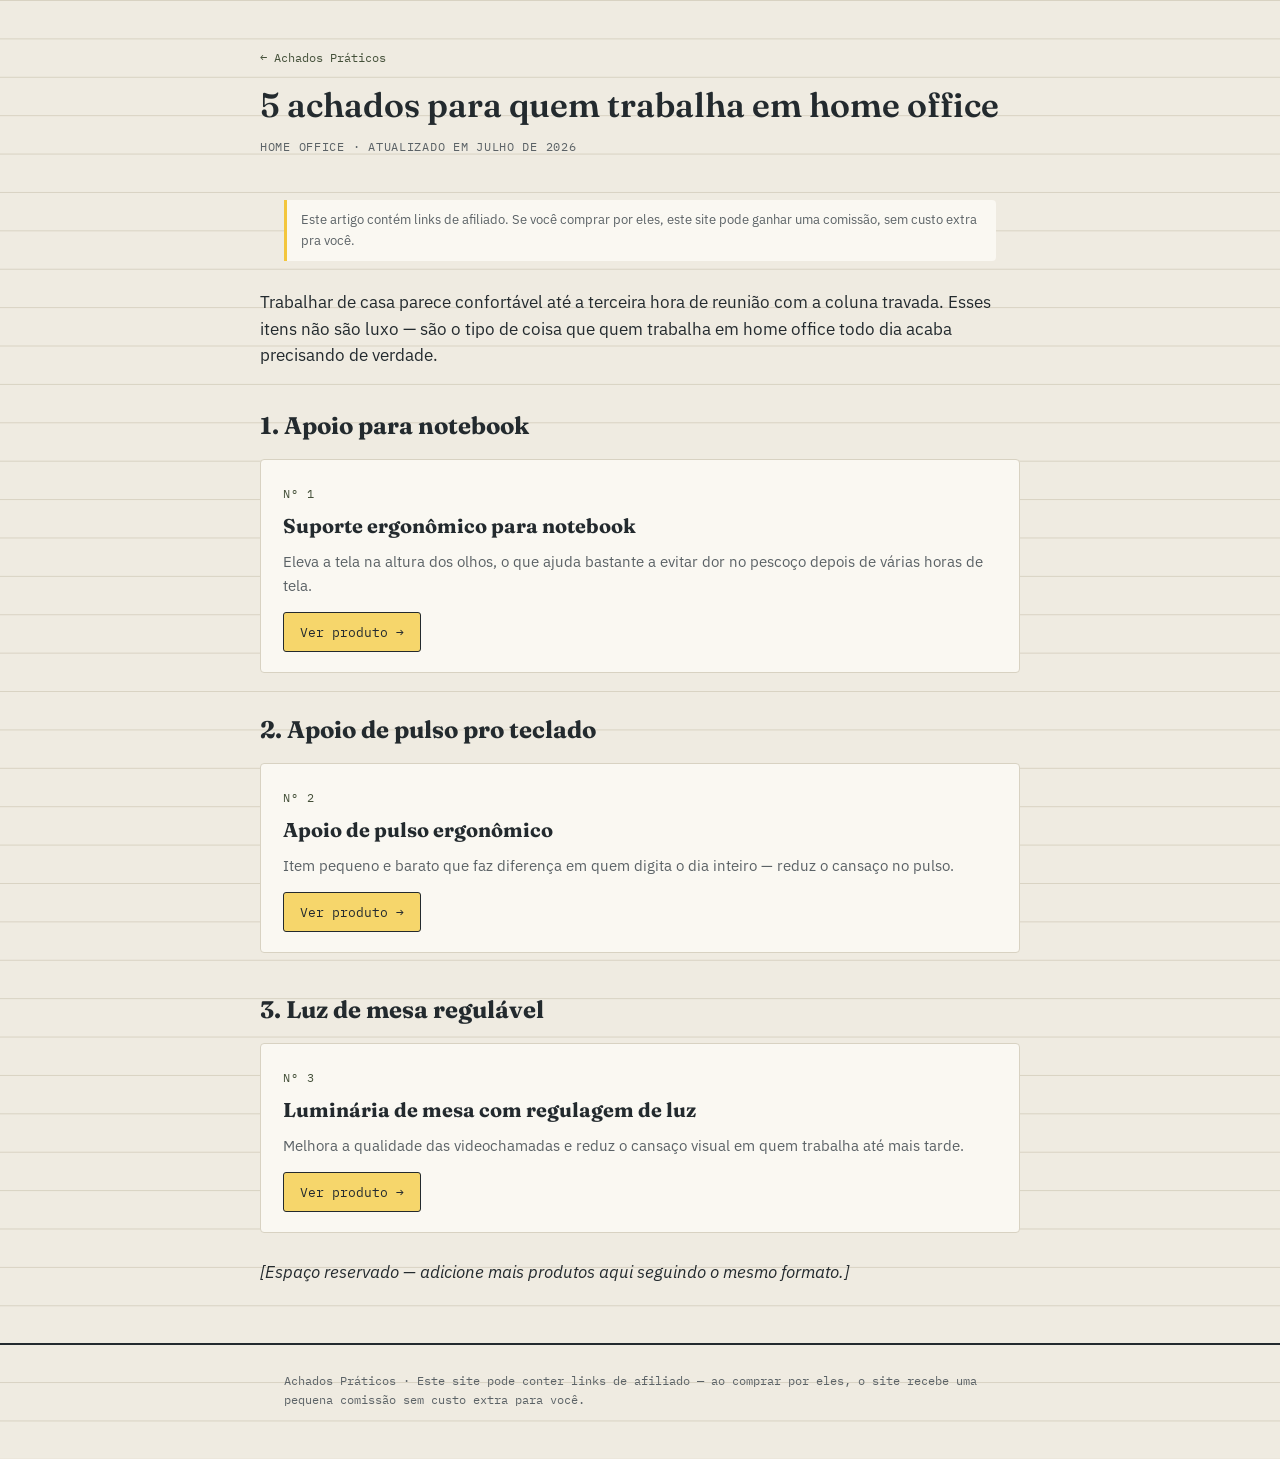
==== home-office.html @ 8f3eb734 "Create home-office.html" ====
<!DOCTYPE html>
<html lang="pt-BR">
<head>
<meta charset="UTF-8">
<meta name="viewport" content="width=device-width, initial-scale=1.0">
<title>5 achados para quem trabalha em home office — Achados Práticos</title>
<meta name="description" content="Itens simples que fazem diferença real em quem trabalha de casa todos os dias.">
<link rel="stylesheet" href="style.css">
</head>
<body>

<div class="wrap article-header">
  <a class="back" href="index.html">&larr; Achados Práticos</a>
  <h1>5 achados para quem trabalha em home office</h1>
  <p class="meta">Home office · atualizado em julho de 2026</p>
</div>

<div class="wrap">
  <p class="disclosure">Este artigo contém links de afiliado. Se você comprar por eles, este site pode ganhar uma comissão, sem custo extra pra você.</p>
</div>

<article class="wrap body">

  <p>Trabalhar de casa parece confortável até a terceira hora de reunião com a coluna travada. Esses itens não são luxo — são o tipo de coisa que quem trabalha em home office todo dia acaba precisando de verdade.</p>

  <h2>1. Apoio para notebook</h2>
  <div class="product">
    <span class="rank">Nº 1</span>
    <h3>Suporte ergonômico para notebook</h3>
    <p>Eleva a tela na altura dos olhos, o que ajuda bastante a evitar dor no pescoço depois de várias horas de tela.</p>
    <a class="btn" href="#" target="_blank" rel="nofollow sponsored">Ver produto →</a>
  </div>

  <h2>2. Apoio de pulso pro teclado</h2>
  <div class="product">
    <span class="rank">Nº 2</span>
    <h3>Apoio de pulso ergonômico</h3>
    <p>Item pequeno e barato que faz diferença em quem digita o dia inteiro — reduz o cansaço no pulso.</p>
    <a class="btn" href="#" target="_blank" rel="nofollow sponsored">Ver produto →</a>
  </div>

  <h2>3. Luz de mesa regulável</h2>
  <div class="product">
    <span class="rank">Nº 3</span>
    <h3>Luminária de mesa com regulagem de luz</h3>
    <p>Melhora a qualidade das videochamadas e reduz o cansaço visual em quem trabalha até mais tarde.</p>
    <a class="btn" href="#" target="_blank" rel="nofollow sponsored">Ver produto →</a>
  </div>

  <p><em>[Espaço reservado — adicione mais produtos aqui seguindo o mesmo formato.]</em></p>

</article>

<footer class="site">
  <div class="wrap">
    Achados Práticos · Este site pode conter links de afiliado — ao comprar por eles, o site recebe uma pequena comissão sem custo extra para você.
  </div>
</footer>

</body>
</html>
---- style.css ----
@import url('https://fonts.googleapis.com/css2?family=Fraunces:ital,opsz,wght@0,9..144,400;0,9..144,600;1,9..144,500&family=IBM+Plex+Sans:wght@400;500;600&family=IBM+Plex+Mono:wght@500&display=swap');

:root {
  --paper: #EFEBE1;
  --paper-card: #FAF8F2;
  --ink: #232A2E;
  --ink-soft: #5B6266;
  --rule: #D8D2C2;
  --highlighter: #F3C63D;
  --highlighter-soft: #F6D66B;
  --sage: #5C6E52;
  --sage-deep: #445039;
}

* { box-sizing: border-box; }

body {
  margin: 0;
  background: var(--paper);
  color: var(--ink);
  font-family: 'IBM Plex Sans', sans-serif;
  line-height: 1.6;
  background-image:
    linear-gradient(var(--rule) 1px, transparent 1px);
  background-size: 100% 2.4em;
  background-attachment: local;
}

a { color: var(--sage-deep); text-decoration-thickness: 1px; }
a:hover { color: var(--ink); }

.wrap {
  max-width: 760px;
  margin: 0 auto;
  padding: 0 24px;
}

/* ---- Header ---- */
header.site {
  padding: 48px 0 28px;
  border-bottom: 2px solid var(--ink);
}
header.site .eyebrow {
  font-family: 'IBM Plex Mono', monospace;
  font-size: 12px;
  letter-spacing: 0.14em;
  text-transform: uppercase;
  color: var(--sage-deep);
  margin: 0 0 10px;
}
header.site h1 {
  font-family: 'Fraunces', serif;
  font-size: 40px;
  font-weight: 600;
  margin: 0 0 8px;
  letter-spacing: -0.01em;
}
header.site p.tagline {
  margin: 0;
  color: var(--ink-soft);
  font-size: 16px;
  max-width: 46ch;
}

/* ---- Highlighter mark, the signature element ---- */
mark.hl {
  background: none;
  color: inherit;
  position: relative;
  padding: 0 2px;
}
mark.hl::before {
  content: "";
  position: absolute;
  left: -3px; right: -3px; bottom: 0.05em; top: 0.28em;
  background: var(--highlighter);
  transform: rotate(-0.6deg);
  z-index: -1;
  border-radius: 2px 6px 3px 5px / 4px 2px 5px 3px;
}

/* ---- Article index on homepage ---- */
main { padding: 36px 0 80px; }

.section-label {
  font-family: 'IBM Plex Mono', monospace;
  font-size: 12px;
  letter-spacing: 0.12em;
  text-transform: uppercase;
  color: var(--ink-soft);
  margin: 0 0 20px;
  display: flex;
  align-items: center;
  gap: 12px;
}
.section-label::after {
  content: "";
  flex: 1;
  border-top: 1px dashed var(--rule);
}

.entry {
  display: block;
  background: var(--paper-card);
  border: 1px solid var(--rule);
  border-radius: 4px;
  padding: 22px 24px;
  margin-bottom: 18px;
  text-decoration: none;
  color: var(--ink);
  transition: transform 0.15s ease, box-shadow 0.15s ease;
}
.entry:hover {
  transform: translateY(-2px);
  box-shadow: 3px 4px 0 var(--ink);
}
.entry .entry-date {
  font-family: 'IBM Plex Mono', monospace;
  font-size: 11px;
  color: var(--sage-deep);
  text-transform: uppercase;
  letter-spacing: 0.08em;
}
.entry h2 {
  font-family: 'Fraunces', serif;
  font-size: 24px;
  font-weight: 600;
  margin: 6px 0 8px;
}
.entry p {
  margin: 0;
  color: var(--ink-soft);
  font-size: 15px;
}

/* ---- Article page ---- */
.article-header { padding: 44px 0 8px; }
.article-header a.back {
  font-family: 'IBM Plex Mono', monospace;
  font-size: 12px;
  text-decoration: none;
  color: var(--sage-deep);
}
.article-header h1 {
  font-family: 'Fraunces', serif;
  font-size: 34px;
  font-weight: 600;
  margin: 16px 0 10px;
  line-height: 1.15;
}
.article-header .meta {
  font-family: 'IBM Plex Mono', monospace;
  font-size: 12px;
  color: var(--ink-soft);
  text-transform: uppercase;
  letter-spacing: 0.06em;
}

.disclosure {
  font-size: 13px;
  color: var(--ink-soft);
  background: var(--paper-card);
  border-left: 3px solid var(--highlighter);
  padding: 10px 14px;
  margin: 24px 0 8px;
  border-radius: 0 4px 4px 0;
}

article.body { padding: 20px 0 40px; }
article.body p { margin: 0 0 18px; font-size: 16.5px; }
article.body h2 {
  font-family: 'Fraunces', serif;
  font-size: 24px;
  margin: 38px 0 4px;
}

.product {
  background: var(--paper-card);
  border: 1px solid var(--rule);
  border-radius: 4px;
  padding: 20px 22px;
  margin: 14px 0 26px;
}
.product .rank {
  font-family: 'IBM Plex Mono', monospace;
  font-size: 12px;
  color: var(--sage-deep);
  letter-spacing: 0.08em;
}
.product h3 { margin: 4px 0 8px; font-family: 'Fraunces', serif; font-size: 20px; }
.product p { margin: 0 0 14px !important; font-size: 15px !important; color: var(--ink-soft); }
.product a.btn {
  display: inline-block;
  font-family: 'IBM Plex Mono', monospace;
  font-size: 12.5px;
  text-decoration: none;
  color: var(--ink);
  background: var(--highlighter-soft);
  padding: 9px 16px;
  border-radius: 3px;
  border: 1px solid var(--ink);
  transition: background 0.15s ease;
}
.product a.btn:hover { background: var(--highlighter); }

footer.site {
  border-top: 2px solid var(--ink);
  padding: 26px 0 50px;
  font-family: 'IBM Plex Mono', monospace;
  font-size: 12px;
  color: var(--ink-soft);
}

@media (max-width: 600px) {
  header.site h1 { font-size: 30px; }
  .article-header h1 { font-size: 26px; }
}
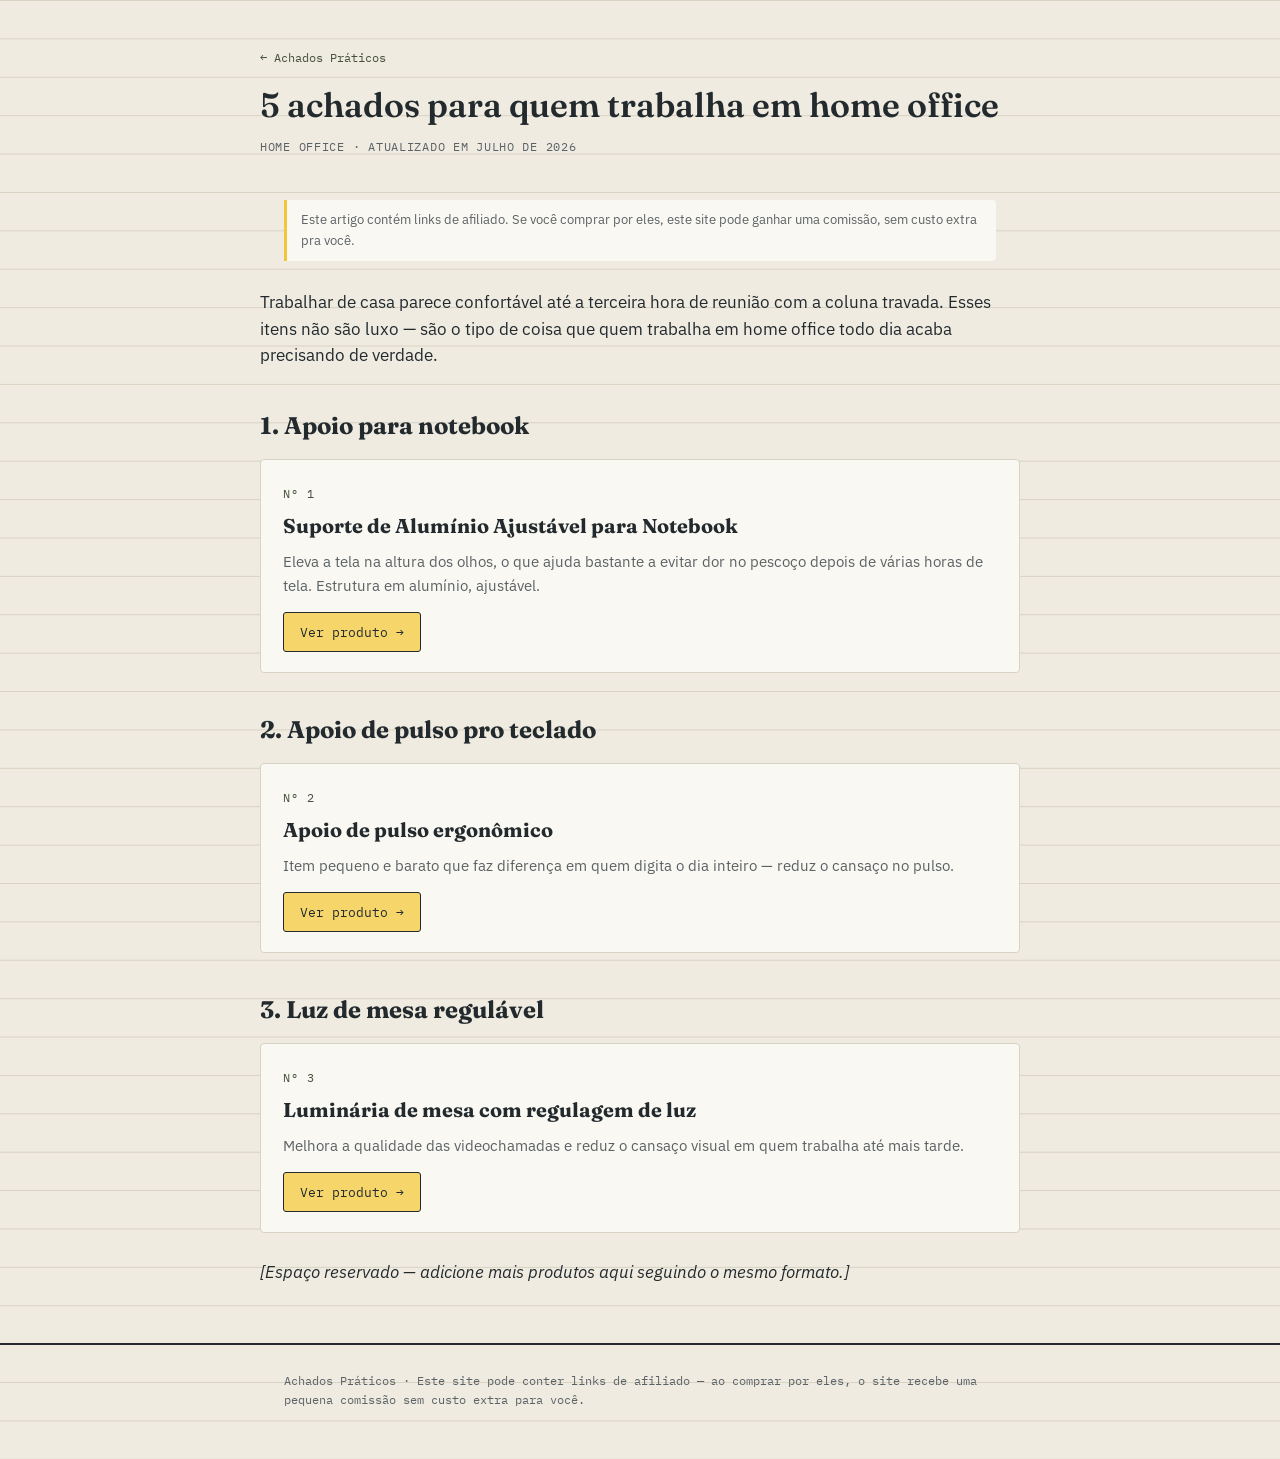
==== commit 292ff5a8: "Update home-office.html" ====
--- a/home-office.html
+++ b/home-office.html
@@ -23,13 +23,13 @@
 
   <p>Trabalhar de casa parece confortável até a terceira hora de reunião com a coluna travada. Esses itens não são luxo — são o tipo de coisa que quem trabalha em home office todo dia acaba precisando de verdade.</p>
 
-  <h2>1. Apoio para notebook</h2>
-  <div class="product">
-    <span class="rank">Nº 1</span>
-    <h3>Suporte ergonômico para notebook</h3>
-    <p>Eleva a tela na altura dos olhos, o que ajuda bastante a evitar dor no pescoço depois de várias horas de tela.</p>
-    <a class="btn" href="#" target="_blank" rel="nofollow sponsored">Ver produto →</a>
-  </div>
+<h2>1. Apoio para notebook</h2>
+<div class="product">
+  <span class="rank">Nº 1</span>
+  <h3>Suporte de Alumínio Ajustável para Notebook</h3>
+  <p>Eleva a tela na altura dos olhos, o que ajuda bastante a evitar dor no pescoço depois de várias horas de tela. Estrutura em alumínio, ajustável.</p>
+  <a class="btn" href="https://www.amazon.com.br/Suporte-Notebook-MacBook-Alum%C3%ADnio-Ajust%C3%A1vel/dp/B086CB6BXW?tag=achadosprat0e-20" target="_blank" rel="nofollow sponsored">Ver produto →</a>
+</div>
 
   <h2>2. Apoio de pulso pro teclado</h2>
   <div class="product">
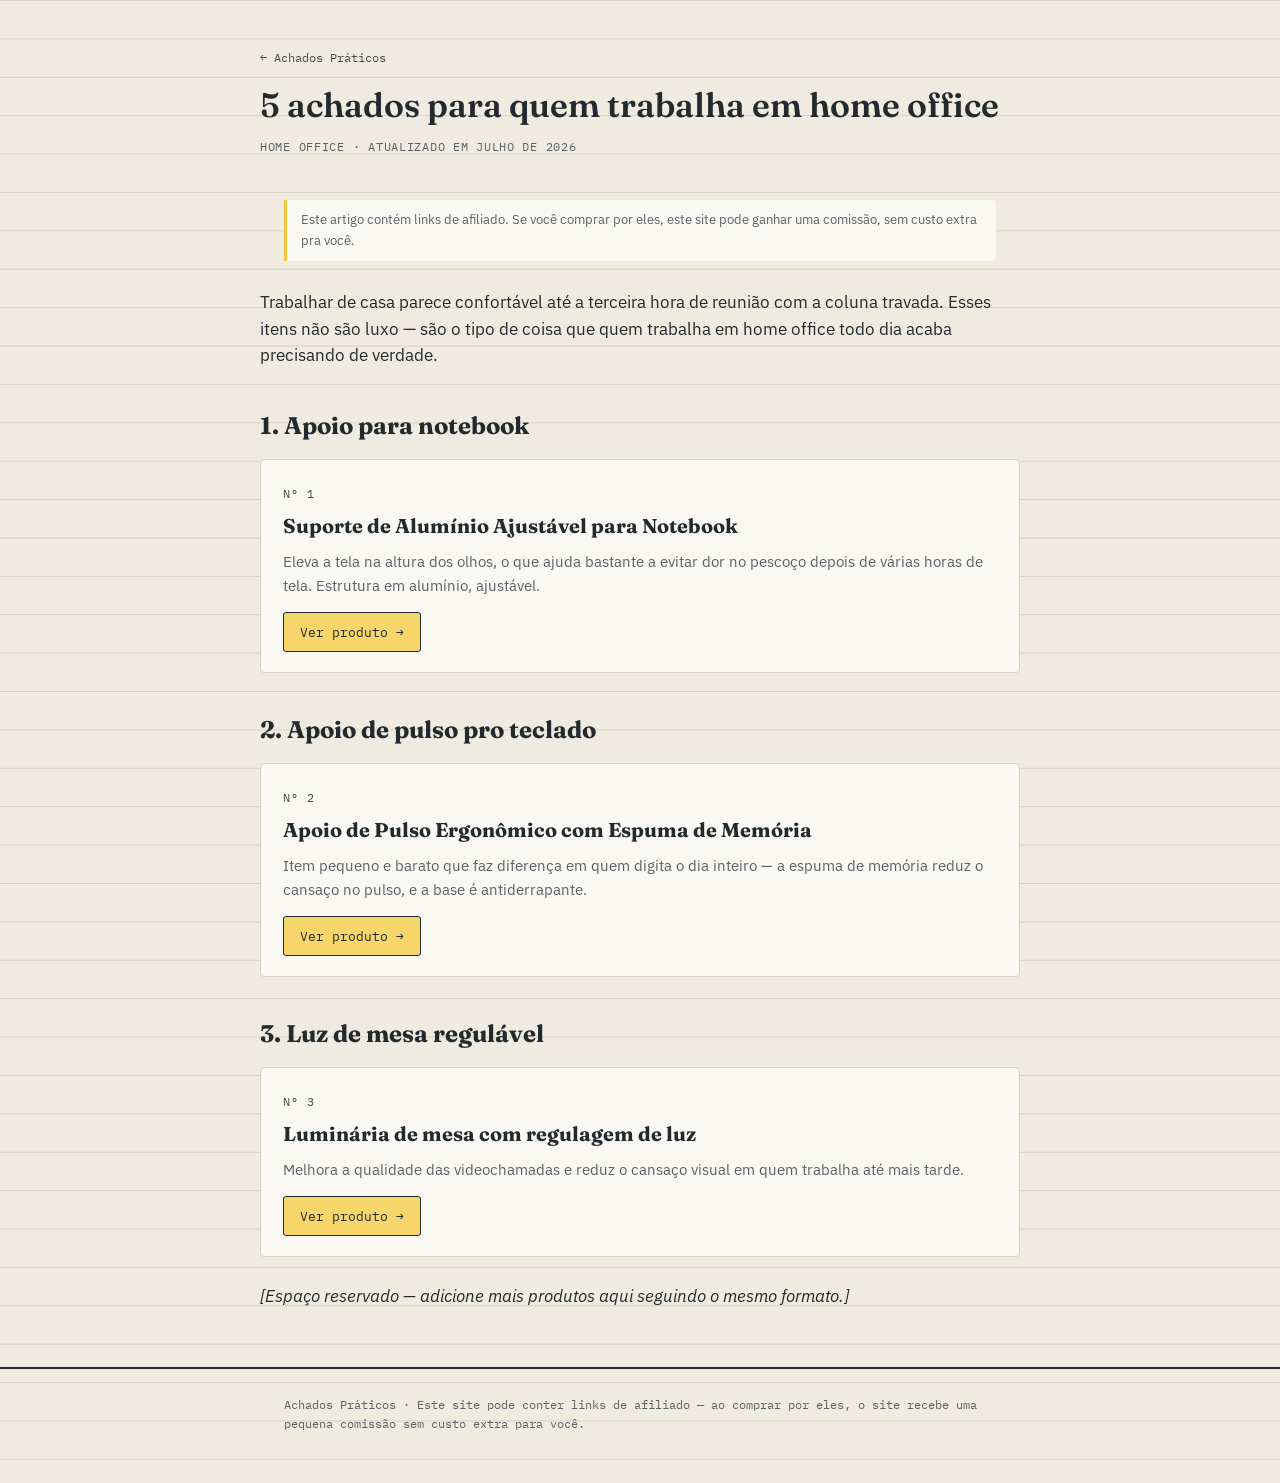
==== commit 104e61ca: "Update home-office.html" ====
--- a/home-office.html
+++ b/home-office.html
@@ -31,13 +31,13 @@
   <a class="btn" href="https://www.amazon.com.br/Suporte-Notebook-MacBook-Alum%C3%ADnio-Ajust%C3%A1vel/dp/B086CB6BXW?tag=achadosprat0e-20" target="_blank" rel="nofollow sponsored">Ver produto →</a>
 </div>
 
-  <h2>2. Apoio de pulso pro teclado</h2>
-  <div class="product">
-    <span class="rank">Nº 2</span>
-    <h3>Apoio de pulso ergonômico</h3>
-    <p>Item pequeno e barato que faz diferença em quem digita o dia inteiro — reduz o cansaço no pulso.</p>
-    <a class="btn" href="#" target="_blank" rel="nofollow sponsored">Ver produto →</a>
-  </div>
+ <h2>2. Apoio de pulso pro teclado</h2>
+<div class="product">
+  <span class="rank">Nº 2</span>
+  <h3>Apoio de Pulso Ergonômico com Espuma de Memória</h3>
+  <p>Item pequeno e barato que faz diferença em quem digita o dia inteiro — a espuma de memória reduz o cansaço no pulso, e a base é antiderrapante.</p>
+  <a class="btn" href="https://www.amazon.com.br/Suporte-Ergon%C3%B4mico-M%C3%A9moria-Confort%C3%A1vel-Antiderrapante/dp/B0FVZ9VX1X?tag=achadosprat0e-20" target="_blank" rel="nofollow sponsored">Ver produto →</a>
+</div>
 
   <h2>3. Luz de mesa regulável</h2>
   <div class="product">
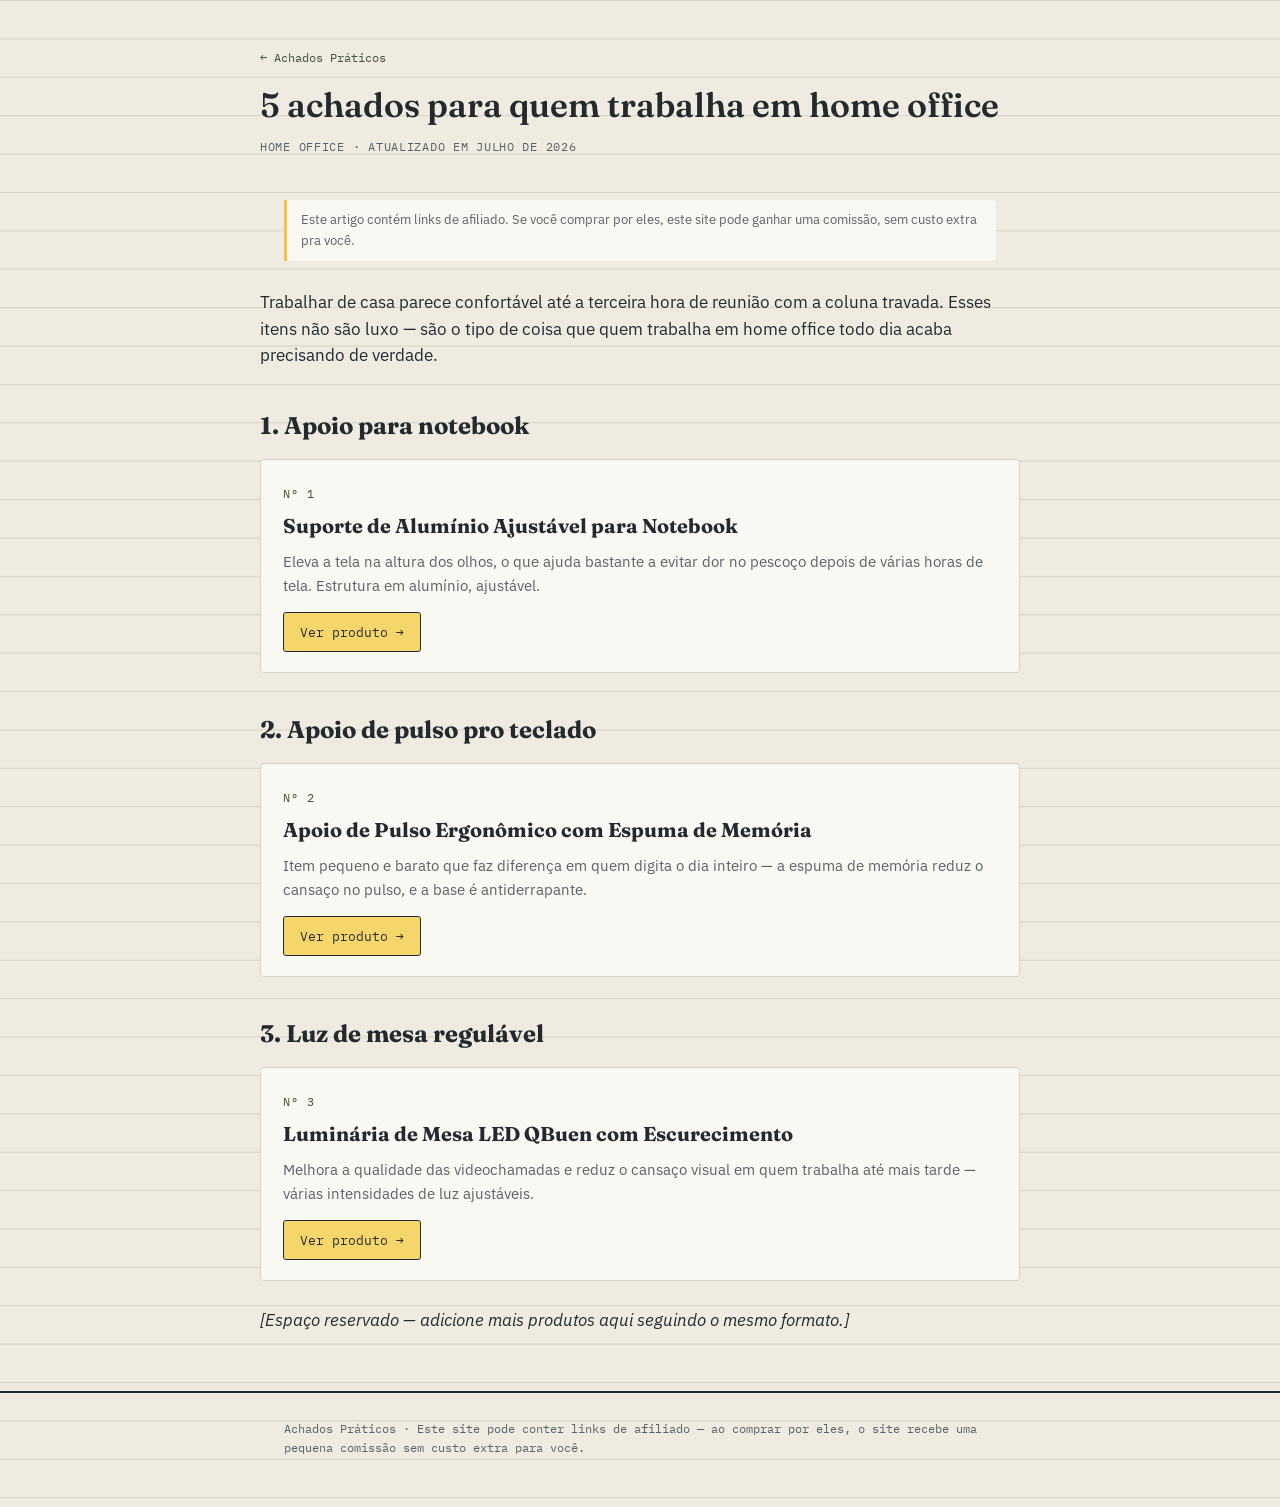
==== commit 0752aa37: "Update home-office.html" ====
--- a/home-office.html
+++ b/home-office.html
@@ -39,13 +39,13 @@
   <a class="btn" href="https://www.amazon.com.br/Suporte-Ergon%C3%B4mico-M%C3%A9moria-Confort%C3%A1vel-Antiderrapante/dp/B0FVZ9VX1X?tag=achadosprat0e-20" target="_blank" rel="nofollow sponsored">Ver produto →</a>
 </div>
 
-  <h2>3. Luz de mesa regulável</h2>
-  <div class="product">
-    <span class="rank">Nº 3</span>
-    <h3>Luminária de mesa com regulagem de luz</h3>
-    <p>Melhora a qualidade das videochamadas e reduz o cansaço visual em quem trabalha até mais tarde.</p>
-    <a class="btn" href="#" target="_blank" rel="nofollow sponsored">Ver produto →</a>
-  </div>
+ <h2>3. Luz de mesa regulável</h2>
+<div class="product">
+  <span class="rank">Nº 3</span>
+  <h3>Luminária de Mesa LED QBuen com Escurecimento</h3>
+  <p>Melhora a qualidade das videochamadas e reduz o cansaço visual em quem trabalha até mais tarde — várias intensidades de luz ajustáveis.</p>
+  <a class="btn" href="https://www.amazon.com.br/QBuen-luminaria-escrit%C3%B3rio-escurecimento-lumin%C3%A1ria/dp/B0F93DYN9D?tag=achadosprat0e-20" target="_blank" rel="nofollow sponsored">Ver produto →</a>
+</div>
 
   <p><em>[Espaço reservado — adicione mais produtos aqui seguindo o mesmo formato.]</em></p>
 
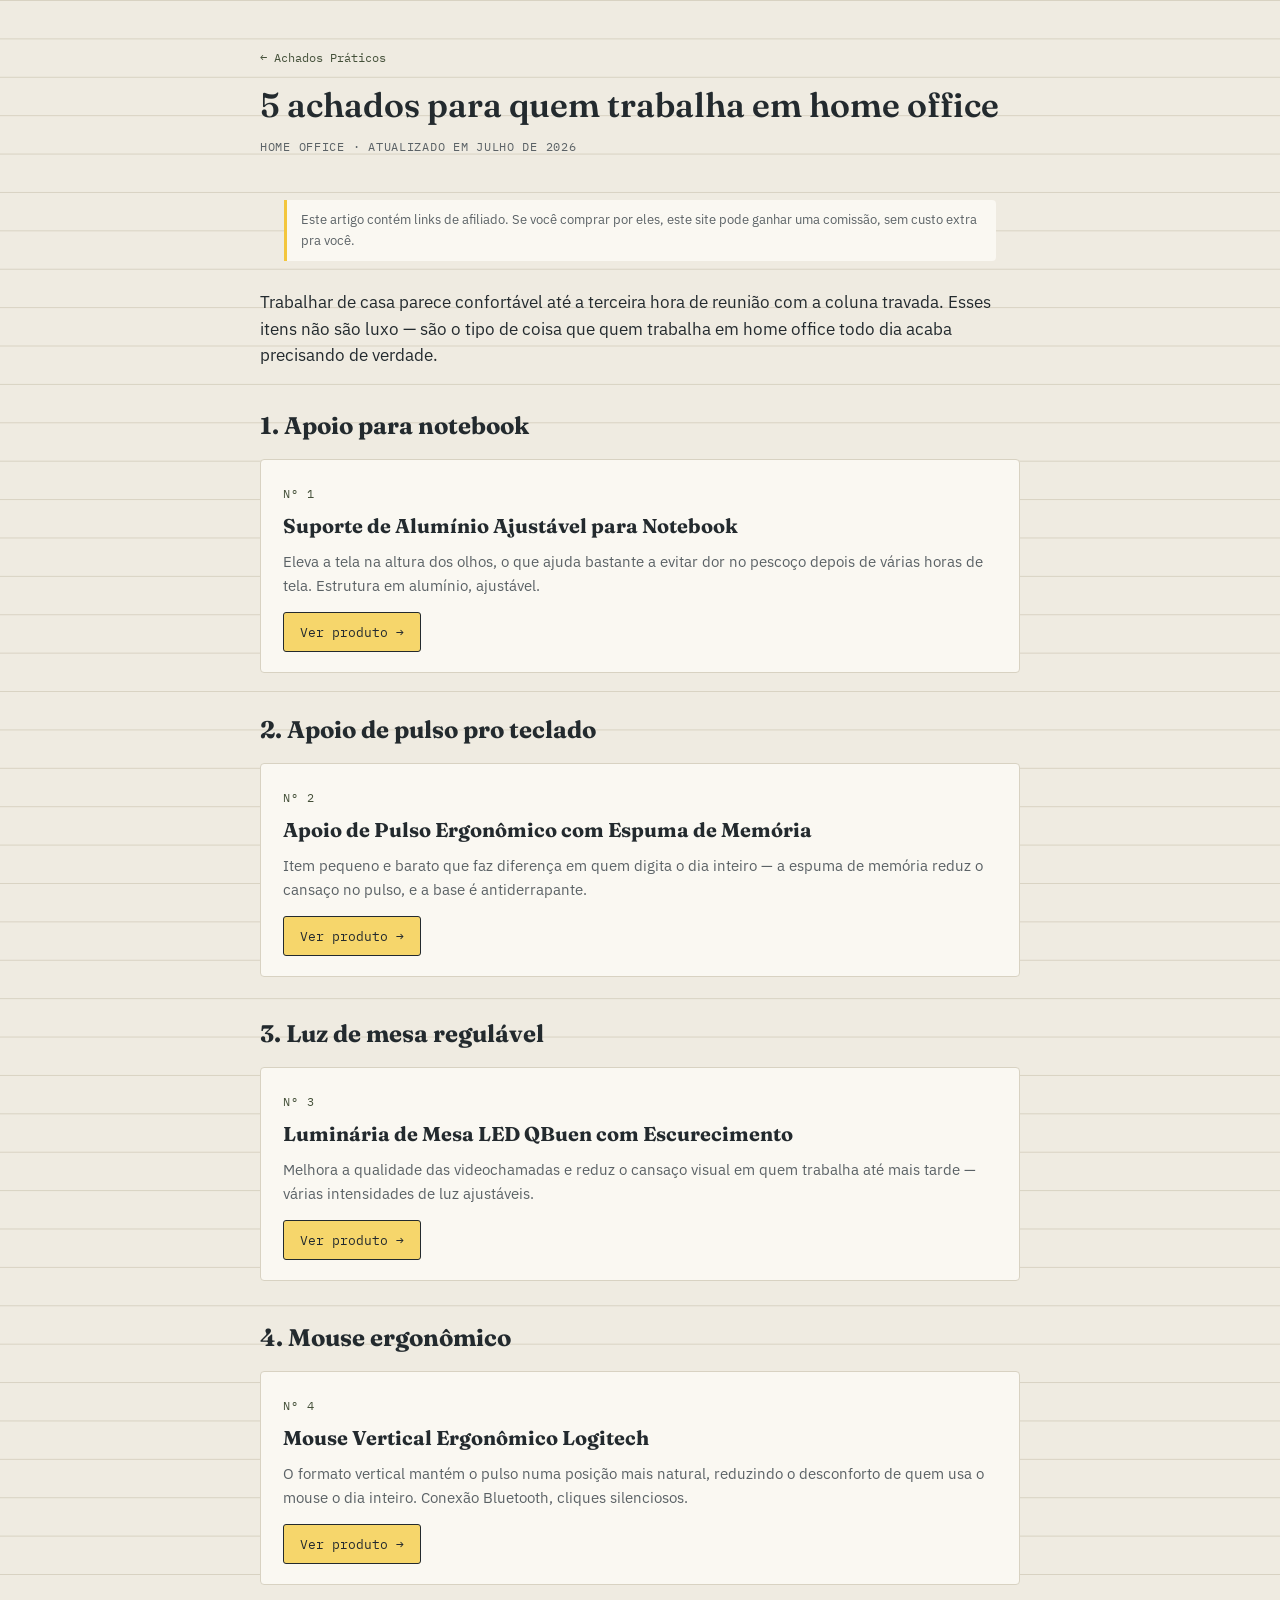
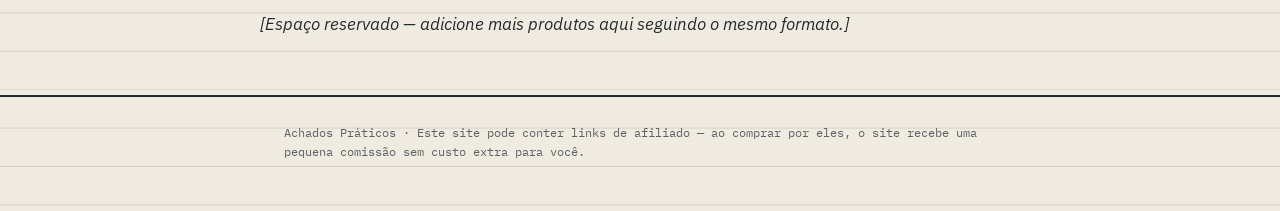
==== commit f67dae71: "Update home-office.html" ====
--- a/home-office.html
+++ b/home-office.html
@@ -47,6 +47,14 @@
   <a class="btn" href="https://www.amazon.com.br/QBuen-luminaria-escrit%C3%B3rio-escurecimento-lumin%C3%A1ria/dp/B0F93DYN9D?tag=achadosprat0e-20" target="_blank" rel="nofollow sponsored">Ver produto →</a>
 </div>
 
+  <h2>4. Mouse ergonômico</h2>
+<div class="product">
+  <span class="rank">Nº 4</span>
+  <h3>Mouse Vertical Ergonômico Logitech</h3>
+  <p>O formato vertical mantém o pulso numa posição mais natural, reduzindo o desconforto de quem usa o mouse o dia inteiro. Conexão Bluetooth, cliques silenciosos.</p>
+  <a class="btn" href="https://www.amazon.com.br/Logitech-Ergon%C3%B4mico-Bluetooth-Silenciosos-Compat%C3%ADvel/dp/B098JK6G5N?tag=achadosprat0e-20" target="_blank" rel="nofollow sponsored">Ver produto →</a>
+</div>
+  
   <p><em>[Espaço reservado — adicione mais produtos aqui seguindo o mesmo formato.]</em></p>
 
 </article>
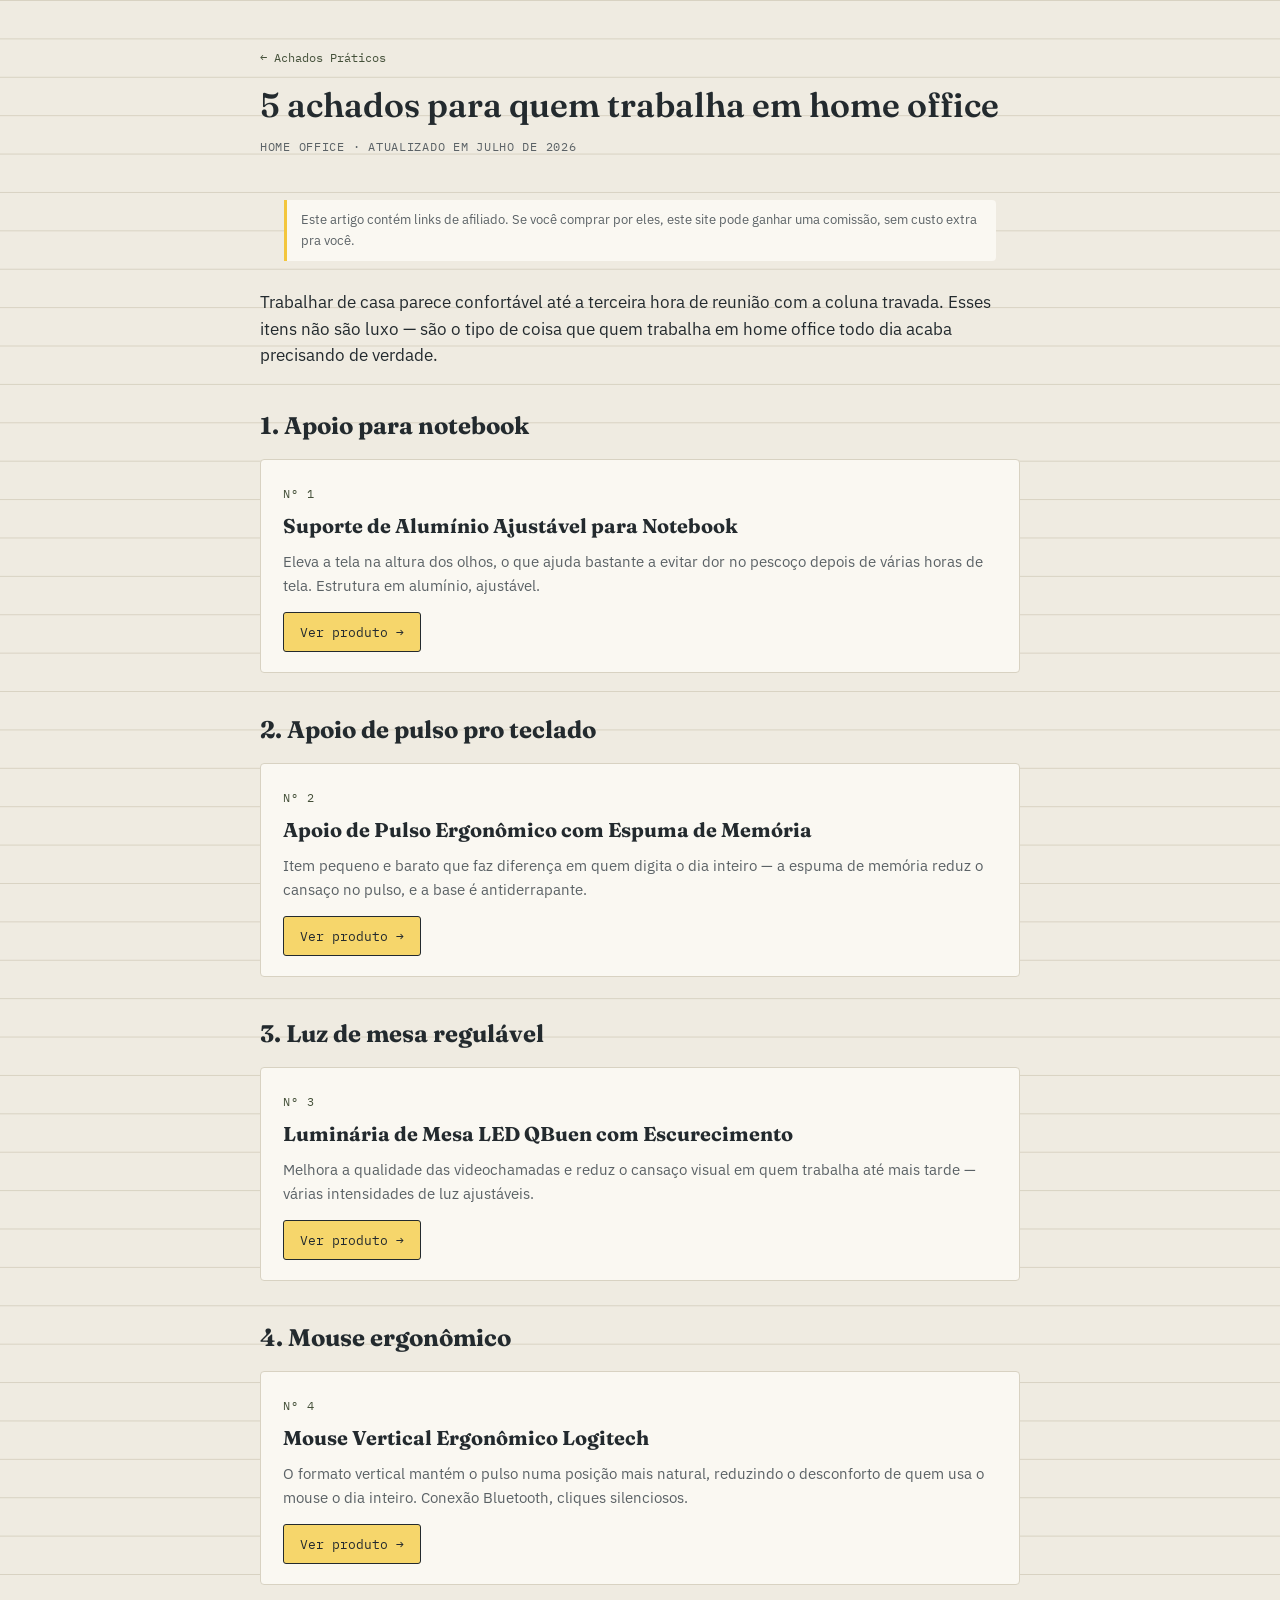
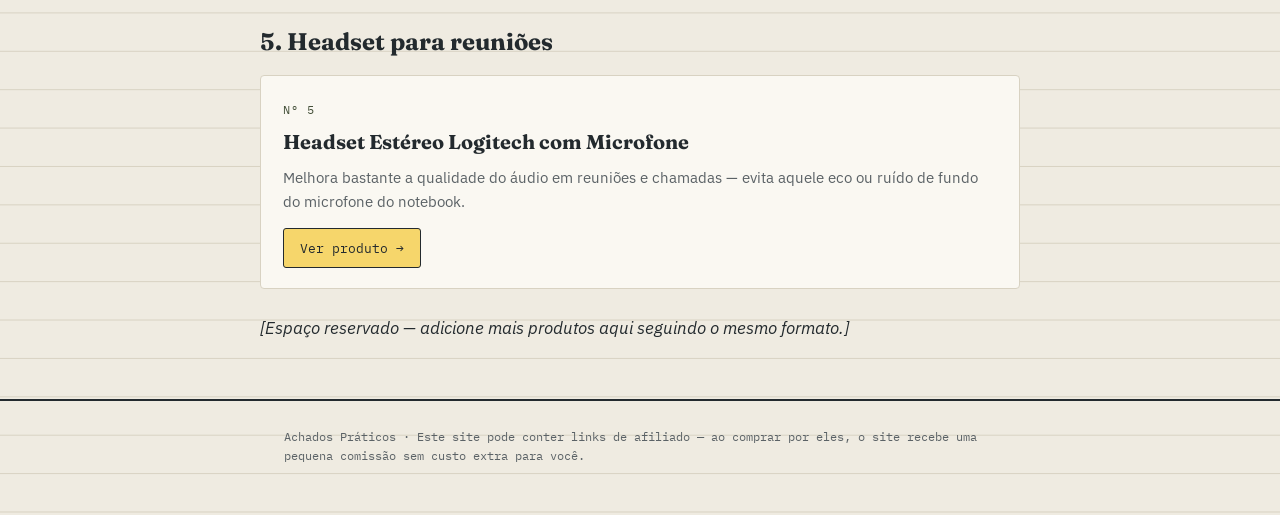
==== commit de8180ec: "Update home-office.html" ====
--- a/home-office.html
+++ b/home-office.html
@@ -54,6 +54,14 @@
   <p>O formato vertical mantém o pulso numa posição mais natural, reduzindo o desconforto de quem usa o mouse o dia inteiro. Conexão Bluetooth, cliques silenciosos.</p>
   <a class="btn" href="https://www.amazon.com.br/Logitech-Ergon%C3%B4mico-Bluetooth-Silenciosos-Compat%C3%ADvel/dp/B098JK6G5N?tag=achadosprat0e-20" target="_blank" rel="nofollow sponsored">Ver produto →</a>
 </div>
+
+  <h2>5. Headset para reuniões</h2>
+<div class="product">
+  <span class="rank">Nº 5</span>
+  <h3>Headset Estéreo Logitech com Microfone</h3>
+  <p>Melhora bastante a qualidade do áudio em reuniões e chamadas — evita aquele eco ou ruído de fundo do microfone do notebook.</p>
+  <a class="btn" href="https://www.amazon.com.br/Headset-Est%C3%A9reo-Logitech-Microfones-Ouvido/dp/B000UXZQ42?tag=achadosprat0e-20" target="_blank" rel="nofollow sponsored">Ver produto →</a>
+</div>
   
   <p><em>[Espaço reservado — adicione mais produtos aqui seguindo o mesmo formato.]</em></p>
 
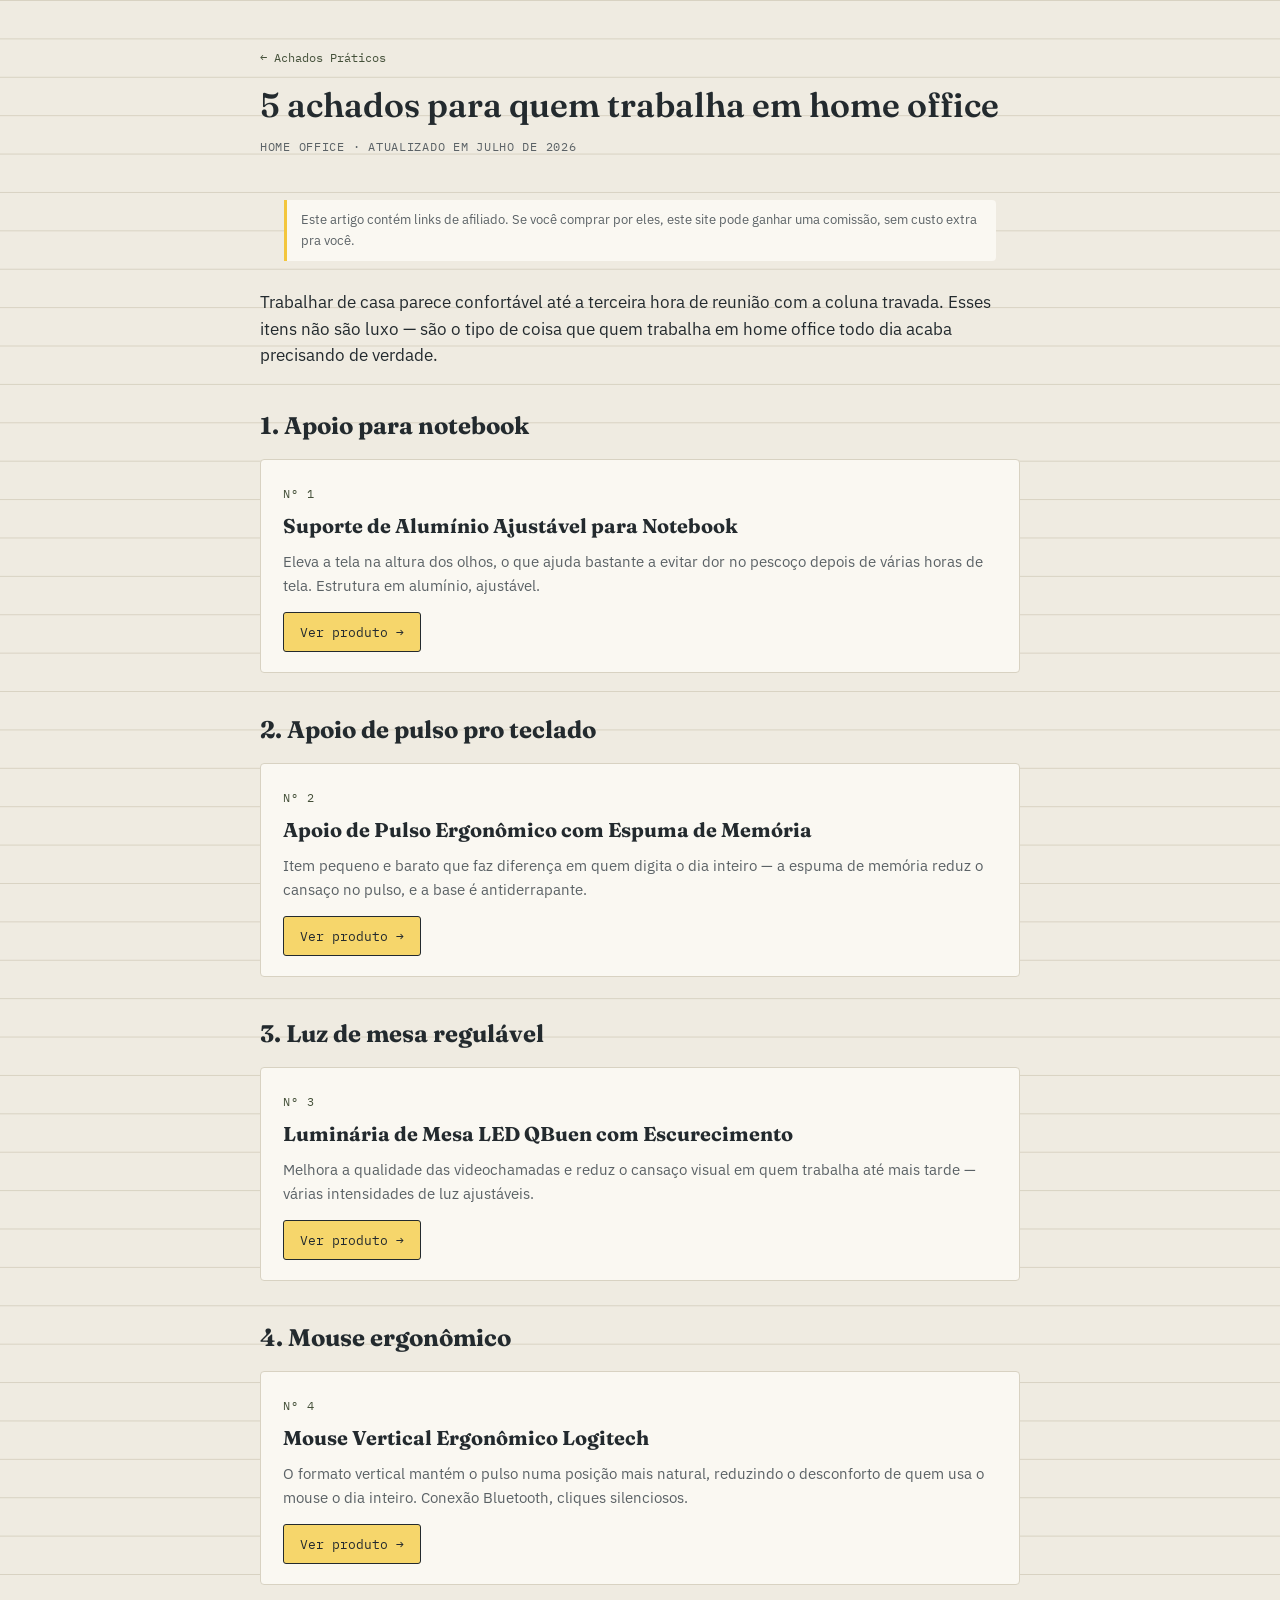
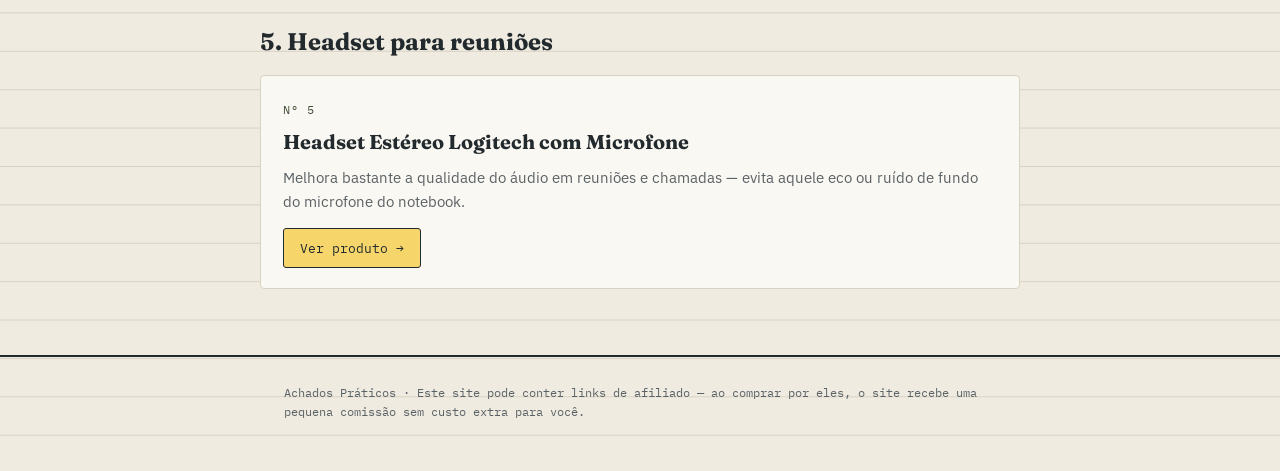
==== commit 22e0afcb: "Update home-office.html" ====
--- a/home-office.html
+++ b/home-office.html
@@ -62,8 +62,6 @@
   <p>Melhora bastante a qualidade do áudio em reuniões e chamadas — evita aquele eco ou ruído de fundo do microfone do notebook.</p>
   <a class="btn" href="https://www.amazon.com.br/Headset-Est%C3%A9reo-Logitech-Microfones-Ouvido/dp/B000UXZQ42?tag=achadosprat0e-20" target="_blank" rel="nofollow sponsored">Ver produto →</a>
 </div>
-  
-  <p><em>[Espaço reservado — adicione mais produtos aqui seguindo o mesmo formato.]</em></p>
 
 </article>
 
